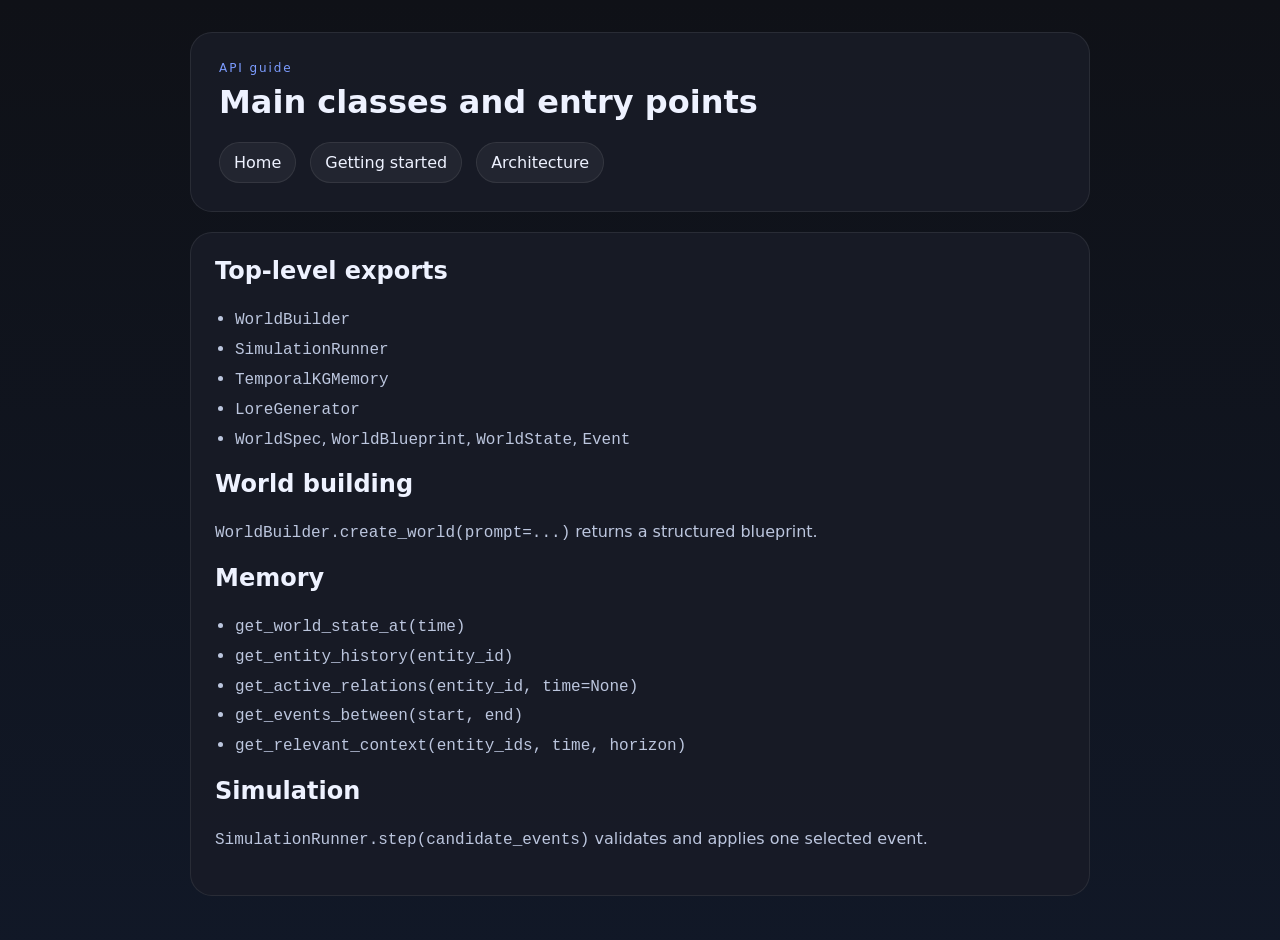
==== docs/api.html @ ec88d125 "Add docs site and Pages deploy" ====
<!DOCTYPE html>
<html lang="en">
  <head>
    <meta charset="UTF-8" />
    <meta name="viewport" content="width=device-width, initial-scale=1.0" />
    <title>API guide · sim-llm-game</title>
    <link rel="stylesheet" href="styles.css" />
  </head>
  <body>
    <main class="shell narrow">
      <header class="hero card">
        <p class="eyebrow">API guide</p>
        <h1>Main classes and entry points</h1>
        <nav class="nav-links">
          <a href="index.html">Home</a>
          <a href="getting-started.html">Getting started</a>
          <a href="architecture.html">Architecture</a>
        </nav>
      </header>
      <section class="card panel prose">
        <h2>Top-level exports</h2>
        <ul>
          <li><code>WorldBuilder</code></li>
          <li><code>SimulationRunner</code></li>
          <li><code>TemporalKGMemory</code></li>
          <li><code>LoreGenerator</code></li>
          <li><code>WorldSpec</code>, <code>WorldBlueprint</code>, <code>WorldState</code>, <code>Event</code></li>
        </ul>

        <h2>World building</h2>
        <p><code>WorldBuilder.create_world(prompt=...)</code> returns a structured blueprint.</p>

        <h2>Memory</h2>
        <ul>
          <li><code>get_world_state_at(time)</code></li>
          <li><code>get_entity_history(entity_id)</code></li>
          <li><code>get_active_relations(entity_id, time=None)</code></li>
          <li><code>get_events_between(start, end)</code></li>
          <li><code>get_relevant_context(entity_ids, time, horizon)</code></li>
        </ul>

        <h2>Simulation</h2>
        <p><code>SimulationRunner.step(candidate_events)</code> validates and applies one selected event.</p>
      </section>
    </main>
  </body>
</html>
---- docs/styles.css ----
:root {
  --bg: #0f1117;
  --bg-soft: #171b24;
  --card: rgba(24, 28, 38, 0.92);
  --text: #eef2ff;
  --muted: #bcc6de;
  --accent: #7c9cff;
  --line: rgba(255,255,255,0.08);
}
* { box-sizing: border-box; }
body { margin:0; min-height:100vh; font-family: Inter, system-ui, sans-serif; color:var(--text); background:linear-gradient(180deg, var(--bg) 0%, #111827 100%); }
.shell { width:min(1060px, calc(100% - 32px)); margin:0 auto; padding:32px 0 56px; }
.narrow { width:min(900px, calc(100% - 32px)); }
.card { background:var(--card); border:1px solid var(--line); border-radius:22px; }
.hero { padding:28px; margin-bottom:20px; }
.panel { padding:24px; }
.grid { display:grid; grid-template-columns:repeat(2,minmax(0,1fr)); gap:20px; }
.wide { grid-column:1 / -1; }
.eyebrow { margin:0 0 8px; color:var(--accent); letter-spacing:.16em; font-size:12px; }
h1, h2 { margin-top:0; }
.lede, .prose p, .prose li { color:var(--muted); line-height:1.8; }
.nav-links { display:flex; gap:14px; flex-wrap:wrap; margin-top:16px; }
.nav-links a { color:var(--text); text-decoration:none; padding:10px 14px; border-radius:999px; background:rgba(255,255,255,0.05); border:1px solid var(--line); }
ul, ol { padding-left:20px; }
pre { padding:16px; border-radius:16px; background:#0b1220; overflow:auto; }
code { font-family: ui-monospace, SFMono-Regular, Menlo, monospace; }
@media (max-width: 760px) { .grid { grid-template-columns:1fr; } }
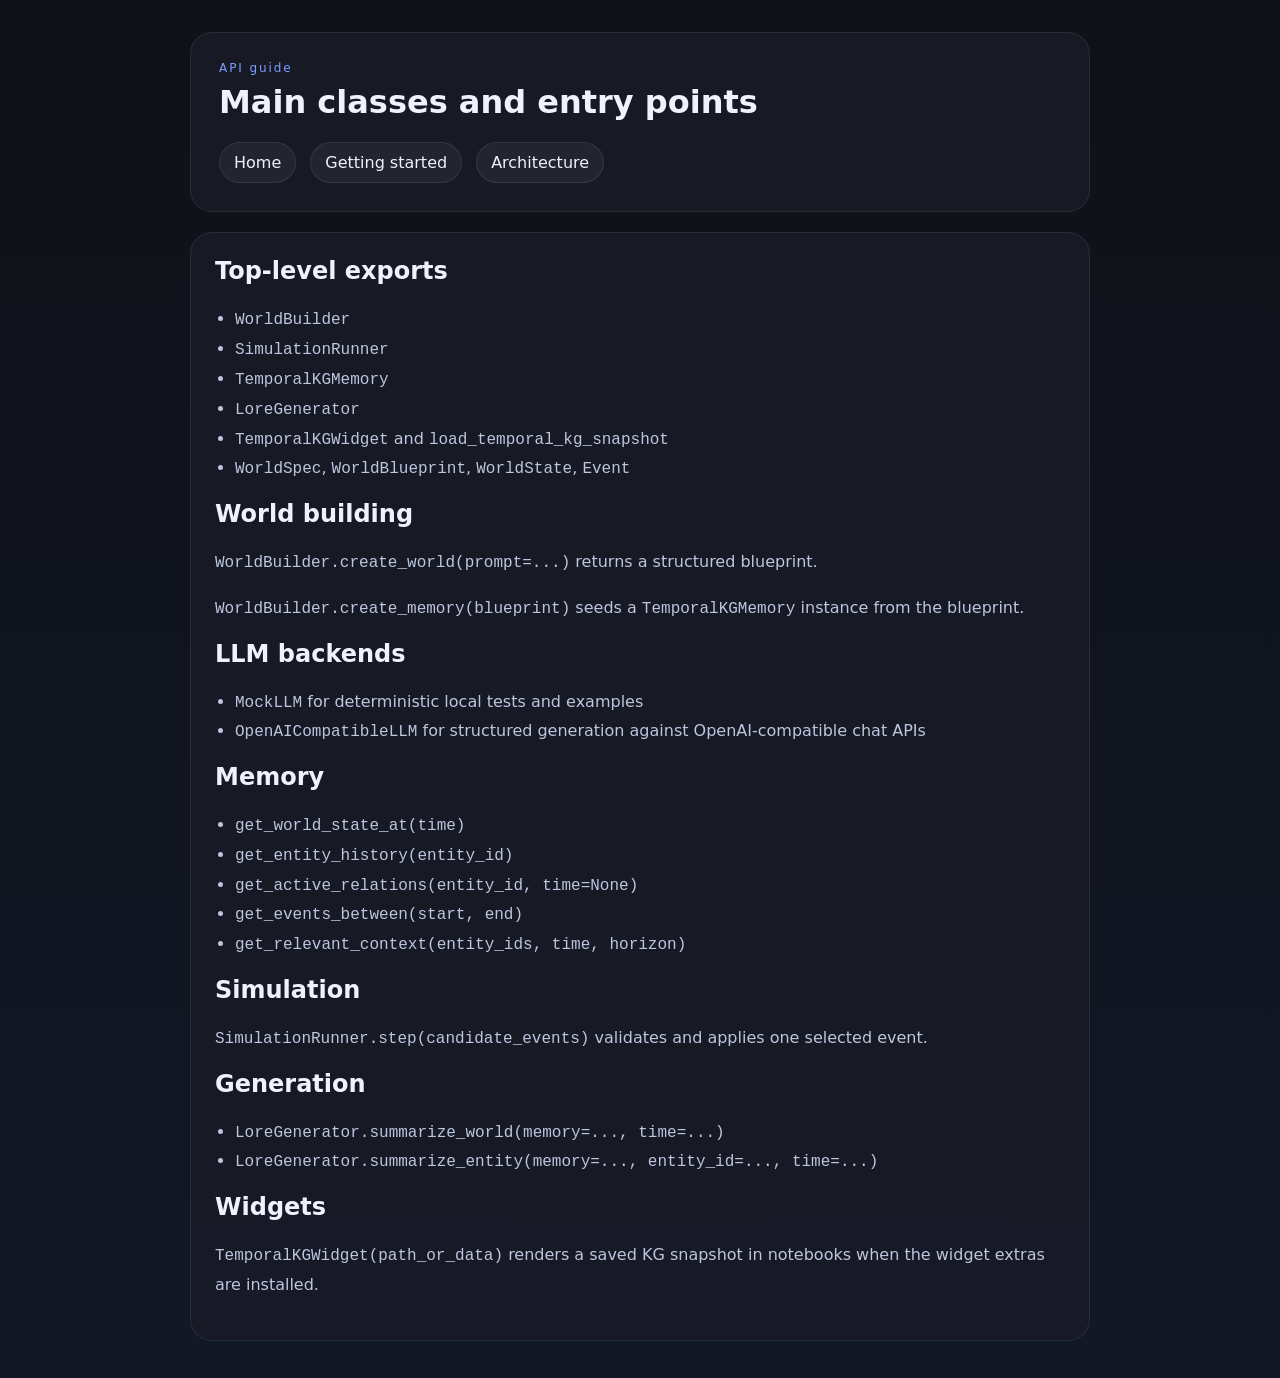
==== commit 815e82b6: "Sync documentation with latest features" ====
--- a/docs/api.html
+++ b/docs/api.html
@@ -3,7 +3,7 @@
   <head>
     <meta charset="UTF-8" />
     <meta name="viewport" content="width=device-width, initial-scale=1.0" />
-    <title>API guide · sim-llm-game</title>
+    <title>API guide · Kandor</title>
     <link rel="stylesheet" href="styles.css" />
   </head>
   <body>
@@ -24,11 +24,19 @@
           <li><code>SimulationRunner</code></li>
           <li><code>TemporalKGMemory</code></li>
           <li><code>LoreGenerator</code></li>
+          <li><code>TemporalKGWidget</code> and <code>load_temporal_kg_snapshot</code></li>
           <li><code>WorldSpec</code>, <code>WorldBlueprint</code>, <code>WorldState</code>, <code>Event</code></li>
         </ul>
 
         <h2>World building</h2>
         <p><code>WorldBuilder.create_world(prompt=...)</code> returns a structured blueprint.</p>
+        <p><code>WorldBuilder.create_memory(blueprint)</code> seeds a <code>TemporalKGMemory</code> instance from the blueprint.</p>
+
+        <h2>LLM backends</h2>
+        <ul>
+          <li><code>MockLLM</code> for deterministic local tests and examples</li>
+          <li><code>OpenAICompatibleLLM</code> for structured generation against OpenAI-compatible chat APIs</li>
+        </ul>
 
         <h2>Memory</h2>
         <ul>
@@ -41,6 +49,15 @@
 
         <h2>Simulation</h2>
         <p><code>SimulationRunner.step(candidate_events)</code> validates and applies one selected event.</p>
+
+        <h2>Generation</h2>
+        <ul>
+          <li><code>LoreGenerator.summarize_world(memory=..., time=...)</code></li>
+          <li><code>LoreGenerator.summarize_entity(memory=..., entity_id=..., time=...)</code></li>
+        </ul>
+
+        <h2>Widgets</h2>
+        <p><code>TemporalKGWidget(path_or_data)</code> renders a saved KG snapshot in notebooks when the widget extras are installed.</p>
       </section>
     </main>
   </body>
